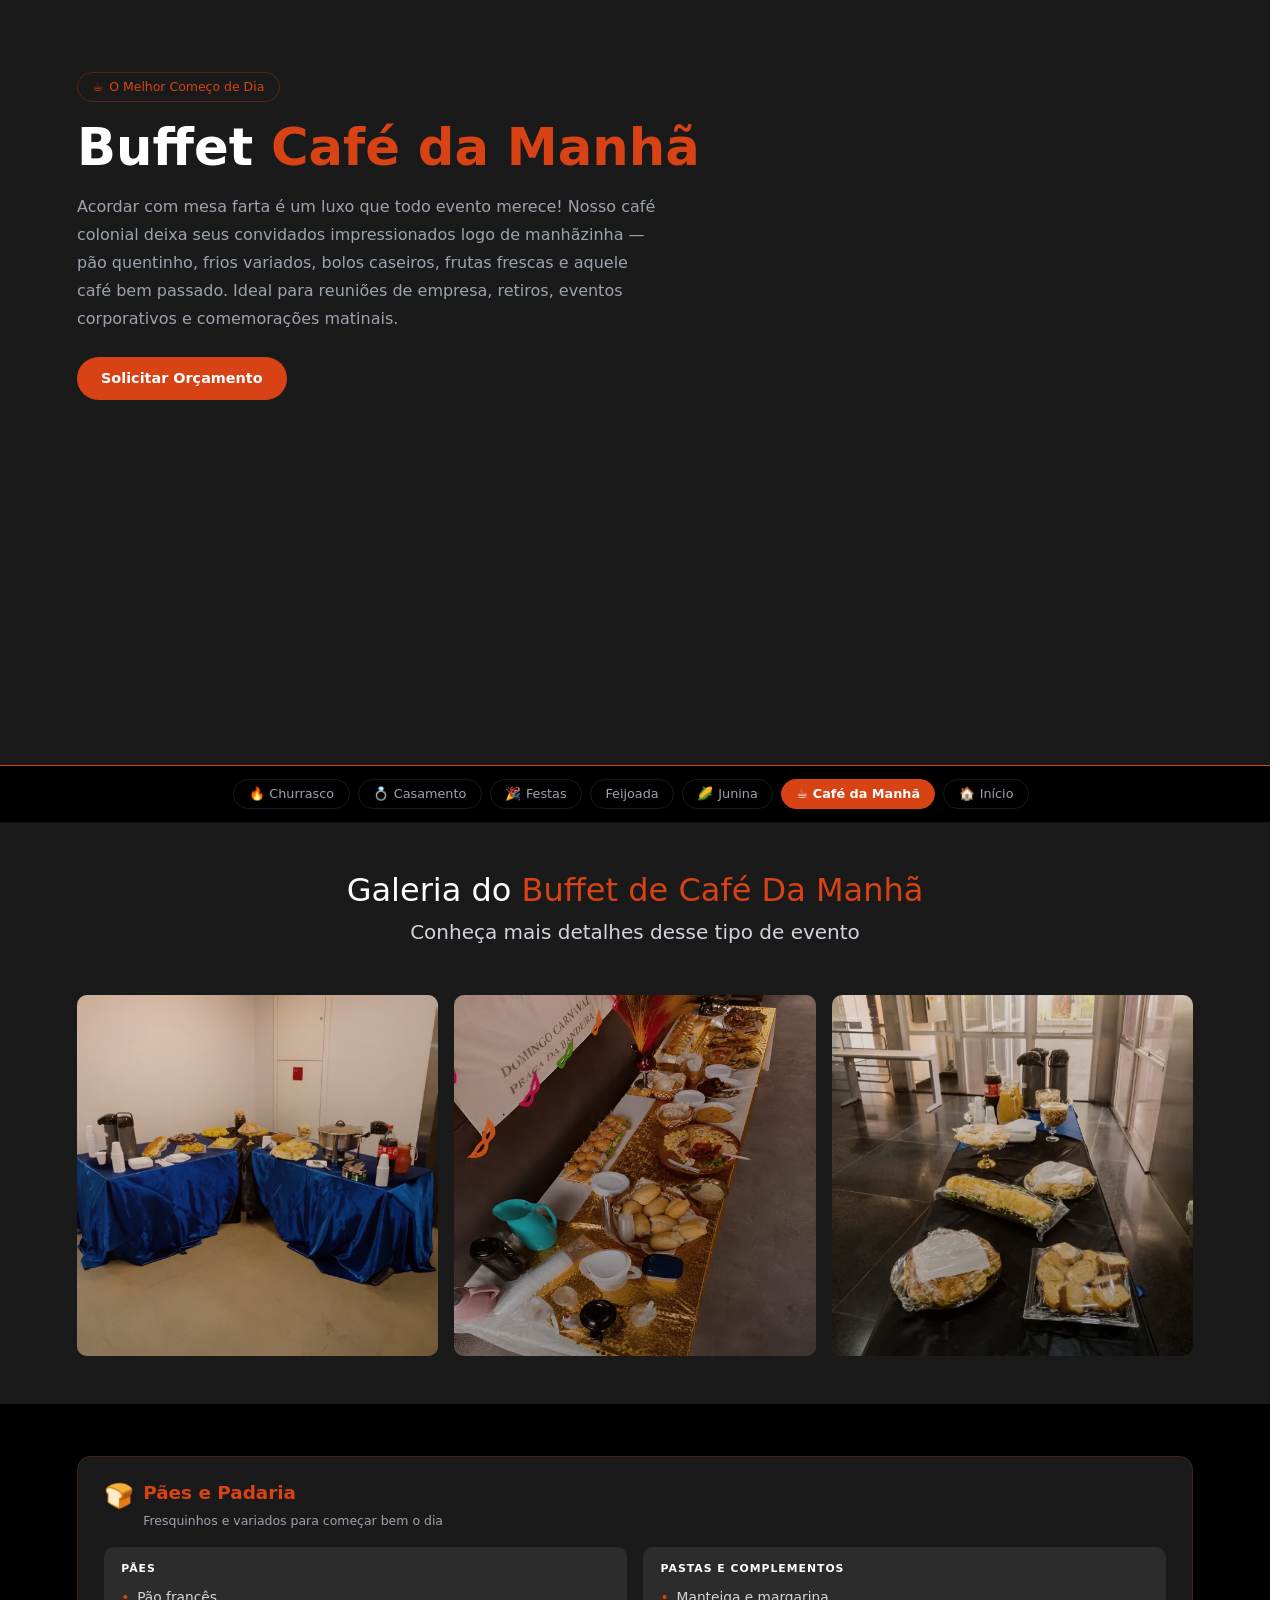
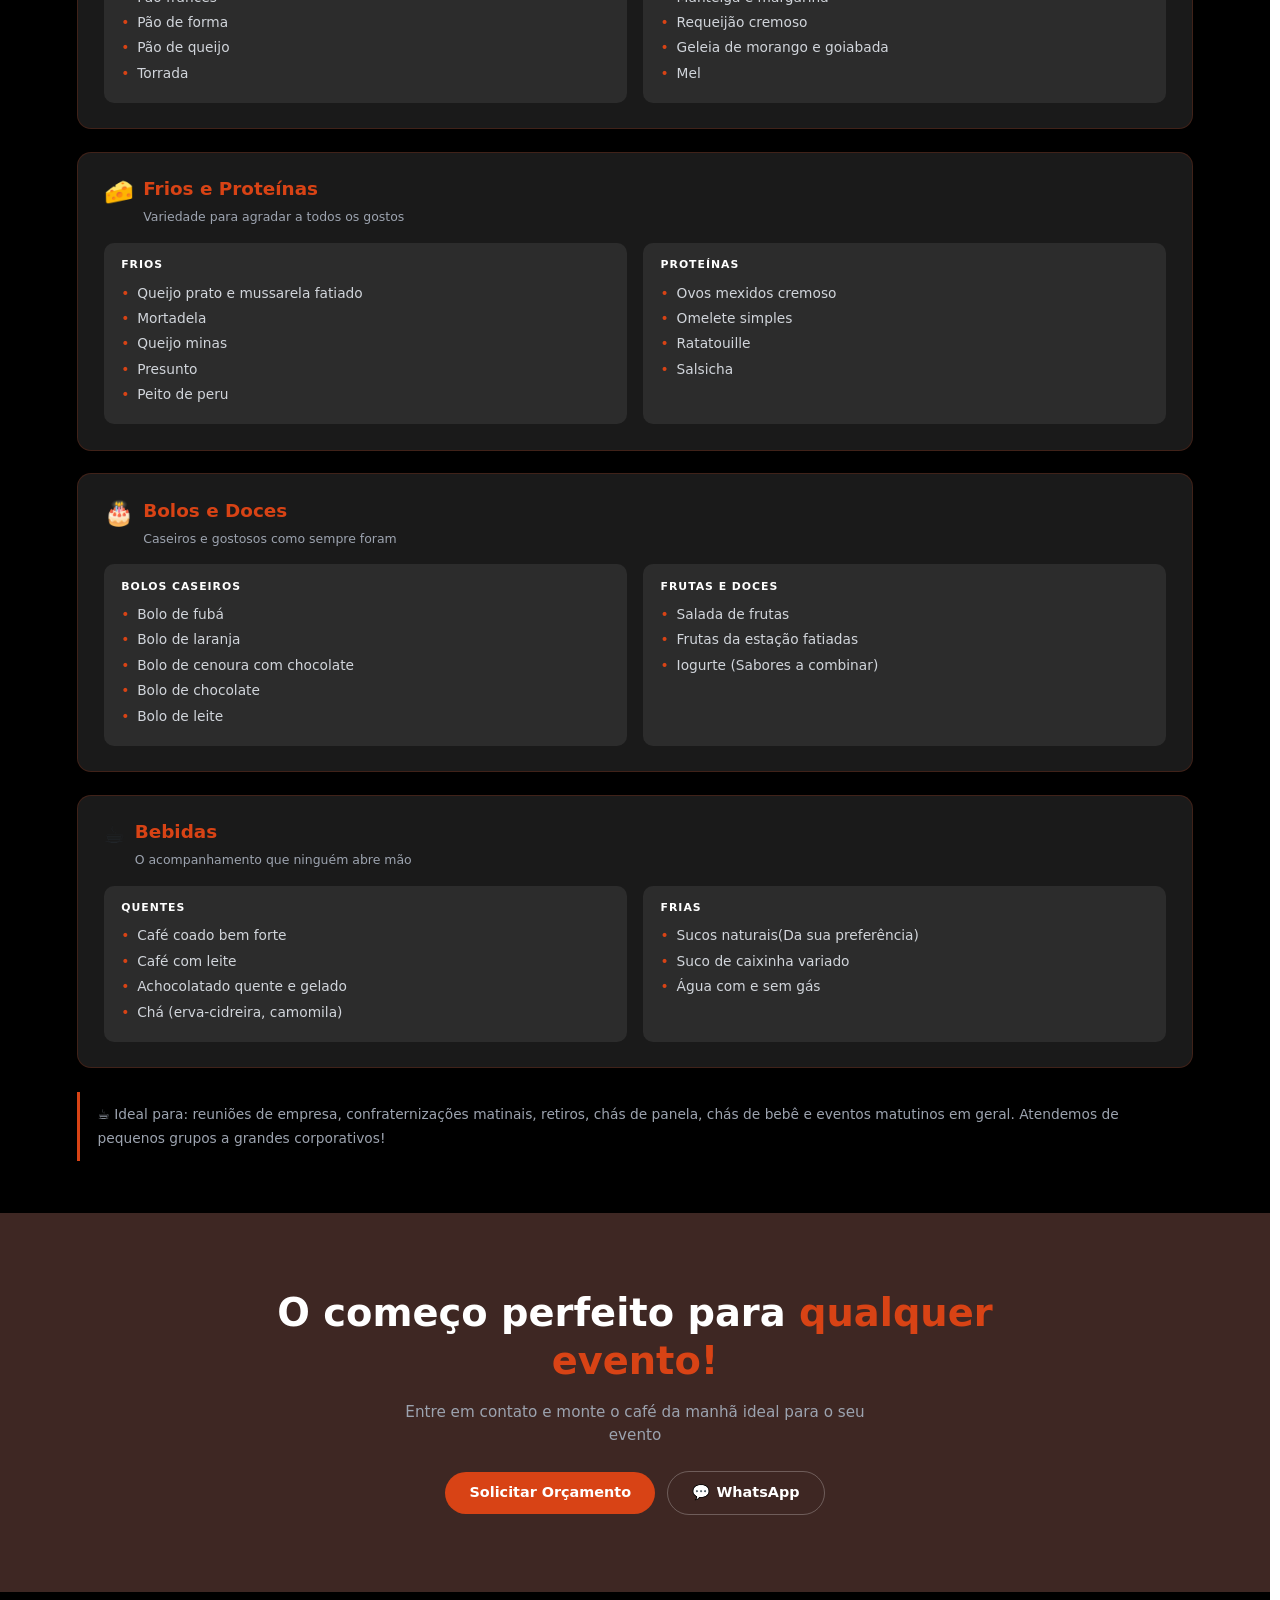
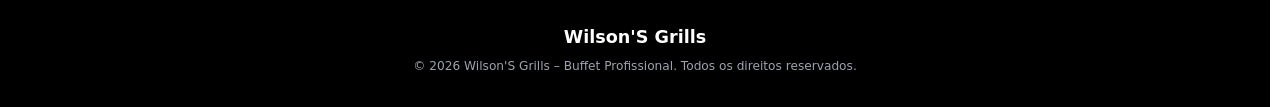
==== subpages/cafezin.html @ 072c70b7 "Título: Projeto Concluído: Refatoração de estrutura, otimização de performance e SEO Projeto finaliz" ====
<!DOCTYPE html>
<html lang="pt-BR">
<head>
   <meta charset="UTF-8">
    <meta name="viewport" content="width=device-width, initial-scale=1.0">
    <meta name="description" content="Wilson's Grills – Buffet Churrasco. Carnes nobres grelhadas na brasa para eventos inesquecíveis.">
    <link rel="stylesheet" href="../assets/css/global.css">
    <link rel="stylesheet" href="../assets/css/subpages.css">
    <link rel="stylesheet" href="../assets/css/responsivo.css">
    <title>Buffet Churrasco – Wilson's Grills</title>
    <link rel="stylesheet" href="https://cdn.jsdelivr.net/npm/bootstrap@5.3.3/dist/css/bootstrap.min.css">
</head>
<body>
     <!-- ============================================================
       SKIP LINK — acessibilidade teclado/leitor de tela
  ============================================================ -->
  <a
    href="#conteudo-principal"
    class="visually-hidden-focusable acessible-style sr-only"
  >
    Ir para o conteúdo principal
  </a>
 
  <!-- ============================================================
       HERO
  ============================================================ -->
  <section class="hero" aria-labelledby="hero-titulo">
    <div class="container">
      <div class="row">
        <div class="col-12 col-lg-8">
 
          <p class="badge-pill mb-3" aria-label="Categoria:  O Melhor Começo de Dia">
            <span aria-hidden="true">☕</span>
             O Melhor Começo de Dia
          </p>
 
          <h1 id="hero-titulo" class="hero__title mb-3">
            Buffet <span class="text-accent">Café da Manhã</span>
          </h1>
 
          <p class="hero__description mb-4">
           Acordar com mesa farta é um luxo que todo evento merece! Nosso café colonial deixa seus convidados impressionados logo de manhãzinha — pão quentinho, frios variados, bolos caseiros, frutas frescas e aquele café bem passado. Ideal para reuniões de empresa, retiros, eventos corporativos e comemorações matinais.
          </p>
 
          <a href="#cta" class="btn-accent">Solicitar Orçamento</a>
 
        </div>
      </div>
    </div>
  </section>
 
   <!-- ============================================================
       BARRA DE FILTROS / CATEGORIAS
  ============================================================ -->
   <nav class="filter-bar" aria-label="Categorias de buffet">
    <div class="container-fluid px-3 px-md-4">
      <ul class="filter-bar__track list-unstyled mb-0 d-flex justify-content-center" role="list">
        <li><a href="churrasco.html" class="filter-bar__item"><span aria-hidden="true">🔥</span> Churrasco</a></li>
        <li><a href="casamentos.html" class="filter-bar__item" aria-current="page"><span aria-hidden="true">💍</span> Casamento</a></li>
        <li><a href="festas.html" class="filter-bar__item"><span aria-hidden="true">🎉</span> Festas</a></li>
        <li><a href="feijoada.html" class="filter-bar__item">Feijoada</a></li>
        <li><a href="festajunina.html" class="filter-bar__item"><span aria-hidden="true">🌽</span> Junina</a></li>
        <li><a href="cafezin.html" class="filter-bar__item"><span aria-hidden="true">☕</span> Café da Manhã</a></li>
        <li><a href="../index.html" class="filter-bar__item filter-bar__item--home"><span aria-hidden="true">🏠</span> Início</a></li>
      </ul>
    </div>
  </nav>

  <!-- ============================================================
     SCROLL DE CATEGORIAS (somente mobile)
============================================================ -->
<nav class="filter-scroll" aria-label="Categorias de buffet (mobile)">
  <button class="filter-scroll__arrow filter-scroll__arrow--prev" type="button" aria-label="Ver anteriores">
    <span aria-hidden="true">‹</span>
  </button>

  <ul class="filter-scroll__track list-unstyled mb-0" role="list">
    <li><a href="churrasco.html" class="filter-scroll__item"><span aria-hidden="true">🔥</span> Churrasco</a></li>
    <li><a href="casamentos.html" class="filter-scroll__item" aria-current="page"><span aria-hidden="true">💍</span> Casamento</a></li>
    <li><a href="festas.html" class="filter-scroll__item"><span aria-hidden="true">🎉</span> Festas</a></li>
    <li><a href="feijoada.html" class="filter-scroll__item">Feijoada</a></li>
    <li><a href="festajunina.html" class="filter-scroll__item"><span aria-hidden="true">🌽</span> Junina</a></li>
    <li><a href="cafezin.html" class="filter-scroll__item"><span aria-hidden="true">☕</span> Café da Manhã</a></li>
    <li><a href="../index.html" class="filter-scroll__item filter-scroll__item--home"><span aria-hidden="true">🏠</span> Início</a></li>
  </ul>

  <button class="filter-scroll__arrow filter-scroll__arrow--next" type="button" aria-label="Ver próximos">
    <span aria-hidden="true">›</span>
  </button>
</nav>
 
 <!-- ============================================================
       GALERIA DE FOTOS
  ============================================================ -->
  <section id="galeria" aria-labelledby="titulo-galeria" class="py-5 bg-section-dark">
  <div class="container">

    <h2 class="section-title text-center mb-2 text-white">
      Galeria do <span class="text-accent">Buffet de Café Da Manhã</span>
    </h2>
    <p class="text-center mb-5 fs-5 text-muted-custom">
      Conheça mais detalhes desse tipo de evento
    </p>
      <ul class="photo-gallery__grid list-unstyled mb-0" role="list">
 
        <li class="photo-gallery__item">
          <figure class="photo-card">
            <img
              src="../assets\images\subpages-fotos\cafezin1.webp"
              alt="Mesa de buffet elegante decorada para casamento"
              class="photo-card__img"
              loading="lazy"
              decoding="async"
              width="600"
              height="600"
            />
            <div class="photo-card__overlay" aria-hidden="true"></div>
          </figure>
        </li>
 
        <li class="photo-gallery__item">
          <figure class="photo-card">
            <img
              src="../assets\images\subpages-fotos\cafezin2.webp"
              alt="Pratos sofisticados servidos em evento de casamento"
              class="photo-card__img"
              loading="lazy"
              decoding="async"
              width="600"
              height="600"
            />
            <div class="photo-card__overlay" aria-hidden="true"></div>
          </figure>
        </li>
 
        <li class="photo-gallery__item">
          <figure class="photo-card">
            <img
              src="../assets\images\subpages-fotos\cafezin3.webp"
              alt="Decoração e gastronomia em cerimônia de casamento"
              class="photo-card__img"
              loading="lazy"
              decoding="async"
              width="600"
              height="600"
            />
            <div class="photo-card__overlay" aria-hidden="true"></div>
          </figure>
        </li>
 
      </ul>
    </div>
  </section>

  <!-- ============================================================
       CONTEÚDO PRINCIPAL — CARDÁPIO
  ============================================================ -->
  <main id="conteudo-principal">
    <section class="menu-section" aria-labelledby="secao-cardapio">
      <div class="container">
 
        <h2 id="secao-cardapio" class="visually-hidden">Opções para Seu café da manha</h2>
 
        <!-- ── Pratos Principais ── -->
        <article class="menu-card" aria-labelledby="titulo-pães-e-padaria">
          <header class="menu-card__header">
            <span class="menu-card__icon" aria-hidden="true">🍞</span>
            <div>
              <h3 id="titulo-pratos-principais" class="menu-card__title">
                Pães e Padaria
              </h3>
              <p class="menu-card__subtitle mb-0">
                Fresquinhos e variados para começar bem o dia
              </p>
            </div>
          </header>
 
          <div class="row g-3">
            <div class="col-12 col-md-6">
              <div class="sub-card">
                <p class="sub-card__label" id="label-carnes">Pães</p>
                <ul class="sub-card__list" aria-labelledby="label-pães">
                  <li>Pão francês</li>
                  <li>Pão de forma</li>
                  <li>Pão de queijo</li>
                  <li>Torrada</li>
                </ul>
              </div>
            </div>
            <div class="col-12 col-md-6">
              <div class="sub-card">
                <p class="sub-card__label" id="label-especiais">Pastas e Complementos</p>
                <ul class="sub-card__list" aria-labelledby="label-Pastas-e-Complementos">
                  <li>Manteiga e margarina</li>
                  <li>Requeijão cremoso</li>
                  <li>Geleia de morango e goiabada</li>
                  <li>Mel</li>
                </ul>
              </div>
            </div>
          </div>
        </article>
 
        <!-- ── Acompanhamentos ── -->

        <article class="menu-card" aria-labelledby="titulo-Frios-e-Proteínass">
          <header class="menu-card__header">
            <span class="menu-card__icon" aria-hidden="true">🧀</span>
            <div>
              <h3 id="titulo-acompanhamentos" class="menu-card__title">
                Frios e Proteínas
              </h3>
              <p class="menu-card__subtitle mb-0">
                 Variedade para agradar a todos os gostos
              </p>
            </div>
          </header>
 
          <div class="row g-3">
            <div class="col-12 col-md-6">
              <div class="sub-card">
                <p class="sub-card__label" id="label-arroz">Frios</p>
                <ul class="sub-card__list" aria-labelledby="label-frios">
                 <li>Queijo prato e mussarela fatiado</li>
                  <li>Mortadela</li>
                  <li>Queijo minas</li>
                  <li>Presunto</li>
                  <li>Peito de peru</li>
                </ul>
              </div>
            </div>
            <div class="col-12 col-md-6">
              <div class="sub-card">
                <p class="sub-card__label" id="label-proteinas">Proteínas</p>
                <ul class="sub-card__list" aria-labelledby="label-Proteínas">
                   <li>Ovos mexidos cremoso</li>
                  <li>Omelete simples</li>
                  <li>Ratatouille</li>
                  <li>Salsicha</li>
                </ul>
              </div>
            </div>
          </div>
        </article>
 
        <!-- ── Entradas & Couvert ── -->
        <article class="menu-card" aria-labelledby="titulo-bolos-e-doces">
          <header class="menu-card__header">
            <span class="menu-card__icon" aria-hidden="true">🎂</span>
            <div>
              <h3 id="titulo-entradas" class="menu-card__title">
                Bolos e Doces
              </h3>
              <p class="menu-card__subtitle mb-0">
                Caseiros e gostosos como sempre foram
              </p>
            </div>
          </header>
 
          <div class="row g-3">
            <div class="col-12 col-md-6">
              <div class="sub-card">
                <p class="sub-card__label" id="label-frios">Bolos Caseiros</p>
                <ul class="sub-card__list" aria-labelledby="label-bolos-caseiros">
                  <li>Bolo de fubá</li>
                  <li>Bolo de laranja</li>
                  <li>Bolo de cenoura com chocolate</li>
                  <li>Bolo de chocolate</li>
                  <li>Bolo de leite</li>
                </ul>
              </div>
            </div>
            <div class="col-12 col-md-6">
              <div class="sub-card">
                <p class="sub-card__label" id="label-quentes">Frutas e Doces</p>
                <ul class="sub-card__list" aria-labelledby="label-frutas-e-doces">
                  <li>Salada de frutas</li>
                  <li>Frutas da estação fatiadas</li>
                  <li>Iogurte (Sabores a combinar)</li>
                </ul>
              </div>
            </div>
          </div>
        </article>
 
        <!-- ── Sobremesas ── -->
        <article class="menu-card" aria-labelledby="titulo-bebidas">
          <header class="menu-card__header">
            <span class="menu-card__icon" aria-hidden="true">☕</span>
            <div>
              <h3 id="titulo-sobremesas" class="menu-card__title">
                Bebidas
              </h3>
              <p class="menu-card__subtitle mb-0">
                O acompanhamento que ninguém abre mão
              </p>
            </div>
          </header>
 
          <div class="row g-3">
            <div class="col-12 col-md-6">
              <div class="sub-card">
                <p class="sub-card__label" id="label-doces">Quentes</p>
                <ul class="sub-card__list" aria-labelledby="label-quentes">
                  <li>Café coado bem forte</li>
                  <li>Café com leite</li>
                  <li>Achocolatado quente e gelado</li>
                  <li>Chá (erva-cidreira, camomila)</li>
                </ul>
              </div>
            </div>
            <div class="col-12 col-md-6">
              <div class="sub-card">
                <p class="sub-card__label" id="label-mesa-doces">Frias</p>
                <ul class="sub-card__list" aria-labelledby="label-frias">
                  <li>Sucos naturais(Da sua preferência)</li>
                  <li>Suco de caixinha variado</li>
                  <li>Água com e sem gás</li>
                </ul>
              </div>
            </div>
          </div>
        </article>
 
        <!-- ── Nota de planejamento ── -->
        <aside class="side-note" aria-label="Informação sobre personalização do cardápio">
          <span aria-hidden="true">☕</span>
           Ideal para: reuniões de empresa, confraternizações matinais, retiros, chás de panela, chás de bebê e eventos matutinos em geral. Atendemos de pequenos grupos a grandes corporativos!
        </aside>
 
      </div>
    </section>
  </main>
 
  <!-- ============================================================
       CTA FINAL
  ============================================================ -->
  <section id="cta" class="cta-section" aria-labelledby="cta-titulo">
    <div class="container">
 
      <h2 id="cta-titulo" class="cta-section__title mb-3">
        O começo perfeito para
        <span class="text-accent">qualquer<br aria-hidden="true" />evento!</span>
      </h2>
 
      <p class="cta-section__description">
        Entre em contato e monte o café da manhã ideal para o seu evento
      </p>
 
      <div class="cta-section__actions">
        <a href="#" class="btn-accent">Solicitar Orçamento</a>
        <a
          href="https://wa.me/5500000000000"
          class="btn-outline"
          target="_blank"
          rel="noopener noreferrer"
          aria-label="Falar pelo WhatsApp (abre em nova aba)"
        >
          <span aria-hidden="true">💬</span> WhatsApp
        </a>
      </div>
 
    </div>
  </section>
 
  <!-- ============================================================
       FOOTER
  ============================================================ -->
  <footer class="site-footer">
    <div class="container">
      <p class="site-footer__brand">
        Wilson'S Grills
      </p>
      <small class="site-footer__copy">
        © 2026 Wilson'S Grills – Buffet Profissional. Todos os direitos reservados.
      </small>
    </div>
  </footer>
  <script src="../assets/js/script.js"></script>
</body>
</html>
---- assets/css/global.css ----
/* ============================================================
   1. BASE — reset, variáveis, elementos globais
   ============================================================ */

*,
*::before,
*::after {
    margin: 0;
    padding: 0;
    box-sizing: border-box;
}

:root {
    --color-dark:         #1A1A1A;
    --color-darker:       hsl(0, 0%, 0%);
    --color-brown:        #3E2723;
    --color-card:         #2C2C2C;
    --color-accent:       #D84315;
    --color-accent-hover: #BF360C;
    --color-white:        #FFFFFF;
    --color-gray-300:     #D1D5DB;
    --color-gray-400:     #9CA3AF;

    /* Tokens de transição centralizados — mude aqui, aplica em tudo */
    --transition-fast:    all 0.2s ease;
    --transition-default: all 0.3s ease;

    /* Tokens de borda */
    --border-accent-20: rgba(216, 67, 21, 0.2);
    --border-accent-30: rgba(216, 67, 21, 0.3);

    /* Scrollbar */
      --scrollbar-width: 8px;
    
    --max-width: 1280px;
}

html {
    scroll-behavior: smooth;
    font-size: 16px;
    /* Evita salto de layout ao abrir/fechar menus que alteram overflow */
    scrollbar-gutter: stable;
}

body {
    font-family: 'Segoe UI', Oxygen, Ubuntu, Cantarell, sans-serif;
    background-color: var(--color-dark);
    color: var(--color-white);
    line-height: 1.6;
    overflow-x: hidden;
    -webkit-font-smoothing: antialiased;
    -moz-osx-font-smoothing: grayscale;
}

button {
    border: none;
    background: none;
    cursor: pointer;
    font-family: inherit;
    transition: var(--transition-default);
}

/*
    ADIÇÃO: foco visível global — obrigatório para acessibilidade (WCAG 2.4.7).
    Remove o outline padrão feio do browser mas garante um substituto claro.
    Sem isso, usuários de teclado ficam perdidos na página.
*/


/*HEADER */

.sr-only {
  position: absolute;
  width: 1px;
  height: 1px;
  padding: 0;
  margin: -1px;
  overflow: hidden;
  clip: rect(0, 0, 0, 0);
  white-space: nowrap;
  border-width: 0;
}

/* Faz o link aparecer no topo da tela quando o usuário aperta 'Tab' */
.sr-only:focus {
  position: static;
  width: auto;
  height: auto;
  padding: 10px;
  margin: 0;
  overflow: visible;
  clip: auto;
  white-space: normal;
  background-color: #1A1A1A; 
  color: #FFFFFF;      
}

.acessible-style {
  position:absolute;
      top:0; left:0;
      padding:.5rem 1rem;
      background:var(--color-accent);
      color:#fff;
      font-weight:600;
      z-index:9999;
      border-radius:0 0 6px 0;
}

:focus-visible {
    outline: 2px solid var(--color-accent);
    outline-offset: 3px;
    border-radius: 4px;
}


        .corlaranja {
    color: var(--color-accent);
}

.corgray400 {
  color: var(--color-gray-400);
}

/* ============================================================
       SCROLLBAR LARANJA — apenas desktop
    ============================================================ */
    @media (min-width: 992px) {
      html {
        scrollbar-color: var(--color-accent) var(--color-dark);
        scrollbar-width: thin;
      }
 
      ::-webkit-scrollbar {
        width: var(--scrollbar-width);
      }
 
      ::-webkit-scrollbar-track {
        background: var(--color-dark);
      }
 
      ::-webkit-scrollbar-thumb {
        background: var(--color-accent);
        border-radius: 4px;
      }
 
      ::-webkit-scrollbar-thumb:hover {
        background: var(--color-accent-hover);
      }
    }
---- assets/css/subpages.css ----
/* ============================================================
   DESIGN TOKENS
   Fonte única de verdade para cores, transições e bordas.
   Alterar aqui reflete em todo o arquivo.
============================================================ */

body {
  background-color: var(--color-dark);
  color: var(--color-gray-300);
  font-family: 'Segoe UI', system-ui, -apple-system, sans-serif;
  font-size: 0.95rem;
  line-height: 1.6;
}

/* Respeita preferência de movimento reduzido */
@media (prefers-reduced-motion: reduce) {
  *,
  *::before,
  *::after {
    animation-duration: 0.01ms !important;
    transition-duration: 0.01ms !important;
  }
}

/* ============================================================
   UTILITÁRIOS
============================================================ */
.text-accent {
  color: var(--color-accent) !important;
}
 .estilo  {
        background: linear-gradient(to right, var(--border-accent-20) , var(--color-dark) 70%);
        }

  #conteudo-principal {
  background-color: var(--color-darker);
}

.text-muted-custom {
  color: var(--color-gray-300);
}
/* ============================================================
   COMPONENTE: BADGE PILL
============================================================ */
.badge-pill {
  display: inline-flex;
  align-items: center;
  gap: 0.35rem;
  padding: 0.3rem 0.9rem;
  border: 1.5px solid var(--border-accent-30);
  border-radius: 999px;
  background: transparent;
  color: var(--color-accent);
  font-size: 0.78rem;
  user-select: none;
}
/* ============================================================
   COMPONENTE: FILTER BAR (navegação entre subpages de buffet)
============================================================ */
.filter-bar {
  background-color: var(--color-darker);
  border-top: 1.5px solid var(--color-accent);
  border-bottom: 1px solid rgba(255, 255, 255, 0.08);
  padding: 0.75rem 0;
}

.filter-bar__track {
  gap: 0.5rem 1rem;
  flex-wrap: wrap;
  list-style: none;
}

.filter-bar__item {
  display: inline-flex;
  align-items: center;
  gap: 0.35rem;
  color: var(--color-gray-400);
  text-decoration: none;
  font-weight: 500;
  font-size: 0.9rem;
  padding: 0.4rem 0.75rem;
  border-radius: 999px;
  border: 1px solid transparent;
  white-space: nowrap;
  transition: var(--transition-fast);
}

.filter-bar__item:hover,
.filter-bar__item:focus-visible {
  color: var(--color-white);
  background-color: var(--border-accent-20);
  outline: none;
}

.filter-bar__item[aria-current="page"] {
  color: var(--color-accent);
  font-weight: 700;
  border-color: var(--border-accent-30);
  background-color: var(--border-accent-20);
}

/* Item "Início" — separado visualmente do restante */
.filter-bar__item--home {
  border-right: 1px solid rgba(255, 255, 255, 0.12);
  padding-right: 1rem;
  margin-right: 0.25rem;
  color: var(--color-gray-300);
}

.filter-scroll {
  display: none; 
}

/* ============================================================
   SEÇÃO: HERO
============================================================ */
.hero {
  padding: clamp(2.5rem, 6vw, 4.5rem) 0 clamp(2rem, 4vw, 3rem);
  height: 85vh;
  background-color: var(--color-dark);
}

.hero__title {
  font-size: clamp(2rem, 5.5vw, 3.2rem);
  font-weight: 800;
  color: var(--color-white);
  line-height: 1.15;
}

.hero__description {
  max-width: 580px;
  color: var(--color-gray-400);
  line-height: 1.75;
}

/* ============================================================
   COMPONENTE: BARRA DE FILTROS (STICKY)
============================================================ */
.filter-bar {
  position: sticky;
  top: 0;
  z-index: 200;
  background-color: var(--color-darker);
  border-top: 1.5px solid var(--color-accent);
  padding: 0.6rem 0;
}

.filter-bar__track {
  display: flex;
  gap: 0.5rem;
  overflow-x: auto;
  scrollbar-width: none;
  padding: 0.2rem 0.25rem;
  justify-content: flex-start;
}

.filter-bar__track::-webkit-scrollbar {
  display: none;
}

.filter-bar__item {
  display: inline-flex;
  align-items: center;
  gap: 0.3rem;
  padding: 0.28rem 0.9rem;
  white-space: nowrap;
  border: 1.5px solid rgba(255, 255, 255, 0.1);
  border-radius: 999px;
  background: transparent;
  color: var(--color-gray-400);
  font-size: 0.8rem;
  text-decoration: none;
  transition: var(--transition-fast);
  cursor: pointer;
}

.filter-bar__item:hover,
.filter-bar__item:focus-visible {
  border-color: var(--border-accent-30);
  color: var(--color-gray-300);
}

.filter-bar__item[aria-current="page"] {
  background-color: var(--color-accent);
  border-color: var(--color-accent);
  color: var(--color-white);
  font-weight: 600;
}

/* ============================================================
   SEÇÃO: GALERIA DE FOTOS (sistema único — substitui o duplicado)
============================================================ */

.photo-gallery {
  padding: clamp(2rem, 4vw, 3rem) 0;
  background-color: var(--color-dark);
}

.photo-gallery__grid {
  display: grid;
  grid-template-columns: repeat(3, 1fr);
  gap: clamp(0.6rem, 1.5vw, 1rem);
}

/* ── Card de foto ── */
.photo-card {
  position: relative;
  margin: 0;
  overflow: hidden;
  border-radius: 10px;
  aspect-ratio: 1 / 1;
  background-color: var(--color-card);
}

.photo-card__img {
  width: 100%;
  height: 100%;
  object-fit: cover;
  display: block;
  filter: saturate(0.85) brightness(0.92);
  transition: filter 0.4s ease, transform 0.4s ease;
}

.photo-card__overlay {
  position: absolute;
  inset: 0;
  background: linear-gradient(
    160deg,
    rgba(216, 67, 21, 0.06) 0%,
    rgba(0, 0, 0, 0.30) 100%
  );
  border-radius: inherit;
  pointer-events: none;
  transition: opacity 0.4s ease;
}

.photo-card:hover .photo-card__img,
.photo-card:focus-within .photo-card__img {
  filter: saturate(1) brightness(1);
  transform: scale(1.04);
}

.photo-card:hover .photo-card__overlay,
.photo-card:focus-within .photo-card__overlay {
  opacity: 0.4;
}

@media (prefers-reduced-motion: reduce) {
  .photo-card__img {
    transition: filter 0.2s ease;
  }

  .photo-card:hover .photo-card__img {
    transform: none;
  }
}

.bg-section-dark {
  background-color: var(--color-dark);
}

/* ============================================================
   COMPONENTE: CARD DE VÍDEO DA GALERIA
============================================================ */
.video-gallery-card {
  border-radius: 16px;
  overflow: hidden;
  box-shadow: 0 8px 20px rgba(0, 0, 0, 0.25);
  background-color: var(--color-card);
  width: 100%;
  max-width: 360px;
  margin-inline: auto;
}

.video-gallery-card__media {
  width: 100%;
  height: auto;
  display: block;
  aspect-ratio: 9 / 16;
  object-fit: contain;
  background-color: var(--color-darker);
}

.video-gallery-card__media:focus-visible {
  outline: 2px solid var(--color-accent);
  outline-offset: 3px;
}


/* ============================================================
   SEÇÃO: CARDÁPIO
============================================================ */
.menu-section {
  padding: clamp(2rem, 4vw, 3.5rem) 0;
}

/* ============================================================
   COMPONENTE: CARD DE CARDÁPIO
============================================================ */
.menu-card {
  background-color: var(--color-dark);
  border: 1px solid var(--border-accent-20);
  border-radius: 14px;
  padding: clamp(1.1rem, 3vw, 1.6rem);
  margin-bottom: 1.4rem;
  transition: var(--transition-default);
}

.menu-card:hover {
  border-color: var(--border-accent-30);
}

.menu-card__header {
  display: flex;
  align-items: flex-start;
  gap: 0.6rem;
  margin-bottom: 1rem;
}

.menu-card__icon {
  font-size: 1.5rem;
  line-height: 1;
  flex-shrink: 0;
  margin-top: 0.1rem;
}

.menu-card__title {
  font-size: 1.15rem;
  font-weight: 700;
  color: var(--color-accent);
  line-height: 1.2;
}

.menu-card__subtitle {
  font-size: 0.78rem;
  color: var(--color-gray-400);
  margin-top: 0.15rem;
}

/* ============================================================
   COMPONENTE: SUB-CARD (listas internas)
============================================================ */
.sub-card {
  background-color: var(--color-card);
  border-radius: 10px;
  padding: 0.9rem 1.1rem;
  height: 100%;
}

.sub-card__label {
  font-size: 0.68rem;
  font-weight: 700;
  letter-spacing: 0.09em;
  text-transform: uppercase;
  color: var(--color-white);
  margin-bottom: 0.55rem;
}

.sub-card__list {
  list-style: none;
  padding: 0;
  margin: 0;
}

.sub-card__list li {
  position: relative;
  padding-left: 1rem;
  margin-bottom: 0.3rem;
  font-size: 0.86rem;
  color: var(--color-gray-300);
}

.sub-card__list li::before {
  content: '•';
  position: absolute;
  left: 0;
  color: var(--color-accent);
}

/* ============================================================
   COMPONENTE: NOTA LATERAL
============================================================ */
.side-note {
  border-left: 3px solid var(--color-accent);
  padding: 0.7rem 1.1rem;
  margin-top: 1.5rem;
  font-size: 0.86rem;
  color: var(--color-gray-400);
  line-height: 1.7;
}

.side-note-middle {
  border-left: 3px solid var(--color-accent-hover);
  padding: 0.7rem 1.1rem;
  margin-bottom: 1.5rem;
  font-size: 0.86rem;
  color: var(--color-gray-400);
  line-height: 1.7;
}

/* ============================================================
   COMPONENTE: CARDS ADICIONAIS
============================================================ */
.estilo-adicionais {
  height: 100%;
  border-radius: 10px;
  border: 1px solid var(--border-accent-20);
}

.mini-cards {
  border: 1px solid var(--color-accent-hover);
  background-color: var(--color-brown);
  border-radius: 10px;
  width: 100%;
  max-width: 15vw;
  text-align: center;
  white-space: nowrap;
  list-style: none;

}

/* ============================================================
   SEÇÃO: CTA FINAL
============================================================ */
.cta-section {
  background-color: var(--color-brown);
  padding: clamp(3rem, 6vw, 5rem) 0;
  text-align: center;
}

.cta-section__title {
  font-size: clamp(1.5rem, 4.5vw, 2.4rem);
  font-weight: 800;
  color: var(--color-white);
  line-height: 1.25;
}

.cta-section__description {
  max-width: 480px;
  margin-inline: auto;
  color: var(--color-gray-400);
  font-size: 0.95rem;
}

.cta-section__actions {
  display: flex;
  justify-content: center;
  align-items: center;
  gap: 0.75rem;
  flex-wrap: wrap;
  margin-top: 1.5rem;
}

/* ============================================================
   COMPONENTE: BOTÕES (estavam faltando no arquivo)
============================================================ */
.btn-accent {
  display: inline-flex;
  align-items: center;
  gap: 0.4rem;
  padding: 0.65rem 1.5rem;
  background-color: var(--color-accent);
  color: var(--color-white);
  font-weight: 700;
  font-size: 0.9rem;
  text-decoration: none;
  border: none;
  border-radius: 999px;
  cursor: pointer;
  transition: var(--transition-default);
}

.btn-accent:hover,
.btn-accent:focus-visible {
  background-color: var(--color-accent-hover);
}

.btn-outline {
  display: inline-flex;
  align-items: center;
  gap: 0.4rem;
  padding: 0.65rem 1.5rem;
  background-color: transparent;
  color: var(--color-white);
  font-weight: 700;
  font-size: 0.9rem;
  text-decoration: none;
  border: 1.5px solid rgba(255, 255, 255, 0.25);
  border-radius: 999px;
  cursor: pointer;
  transition: var(--transition-default);
}

.btn-outline:hover,
.btn-outline:focus-visible {
  border-color: var(--color-accent);
  color: var(--color-accent);
}

/* ============================================================
   SEÇÃO: FOOTER
============================================================ */
.site-footer {
  background-color: var(--color-darker);
  padding: 2rem 1rem;
  text-align: center;
}

.site-footer__brand {
  display: inline-flex;
  align-items: center;
  gap: 0.4rem;
  font-size: 1.1rem;
  font-weight: 700;
  color: var(--color-white);
  margin-bottom: 0.4rem;
}

.site-footer__copy {
  display: block;
  font-size: 0.76rem;
  color: var(--color-gray-400);
}

/* ============================================================
   ACESSIBILIDADE: SKIP LINK
============================================================ */
.acessible-style {
  position: absolute;
  top: -3rem;
  left: 1rem;
  background-color: var(--color-accent);
  color: var(--color-white);
  padding: 0.5rem 1rem;
  border-radius: 6px;
  z-index: 999;
  transition: top 0.3s ease;
}

.acessible-style:focus {
  top: 1rem;
}
---- assets/css/responsivo.css ----
/* ============================================================
   RESPONSIVIDADE — TABLET (≤991.98px) E MOBILE (≤767.98px / ≤575.98px)
   Aplica-se ao index.html e subpages (cafezin, casamentos, churrasco,
   feijoada, festajunina, festas).
   Footer e Equipe mantidos visualmente como no desktop — apenas
   escala reduzida para caber.
   ============================================================
   ORGANIZAÇÃO: regras agrupadas por breakpoint, do maior ao menor.
   ============================================================ */


/* ============================================================
   ≤ 991.98px  —  TABLET
============================================================ */
@media (max-width: 991.98px) {

  /* --- Portfólio / Buffets: setas do carrossel --- */
  .carousel-control-prev { left: 0.5rem; }
  .carousel-control-next { right: 0.5rem; }

  .carousel-control-prev-icon,
  .carousel-control-next-icon { padding: 1rem; }

  /* --- Subpages: hero e galeria --- */
  .hero {
    height: auto;
    padding: 2.5rem 0;
  }

  .photo-gallery__grid {
    grid-template-columns: repeat(2, 1fr);
  }

  .mini-cards {
    max-width: 220px;
    flex: 1 1 160px;
  }

  .filter-bar__item {
    font-size: 0.5rem;
    gap: 0.1rem !important;
  }
}


/* ============================================================
   ≤ 767.98px  —  MOBILE GERAL
============================================================ */
@media (max-width: 767.98px) {

  /* --- Equipe: layout lado a lado --- */
  .team-card-full .row.g-0 { flex-wrap: nowrap; }

  .team-member-item {
    flex: 0 0 25% !important;
    width: 25% !important;
    max-width: 25% !important;
  }

  .team-member-item .p-4 { padding: 0.5rem 0.35rem !important; }

  /* Tipografia da equipe — mobile geral */
  .informacoes-equipe p:first-child {
    font-size: 0.58rem !important;
    letter-spacing: 0 !important;
    margin-bottom: 0.25rem !important;
  }

  .informacoes-equipe h3 {
    font-size: 0.7rem !important;
    margin-bottom: 0.15rem !important;
  }

  .informacoes-equipe p:last-child {
    font-size: 0.56rem !important;
    line-height: 1.15;
  }

  /* --- Equipe: badge mobile --- */

.team-full-badge {
    top: 6px;
    left: 6px;
    font-size: 0.5rem;
    padding: 3px 6px;
    height: auto;
    width: auto;
}

  /* --- Como Funciona: 3 cards lado a lado --- */
  #servico {
    padding-top: 1rem !important;
    padding-bottom: 2rem;
    margin-top: 0;
  }

  #servico .row.g-4.justify-content-center > .col-4 .custom-card {
    padding: 0.75rem !important;
  }

  #servico .row.g-4.justify-content-center > .col-4 .step-icon-wrap {
    width: 40px;
    height: 40px;
    margin-bottom: 0.6rem !important;
  }

  #servico .row.g-4.justify-content-center > .col-4 .step-icon-wrap svg {
    width: 18px;
    height: 18px;
  }

  #servico .row.g-4.justify-content-center > .col-4 h3.fs-5 { font-size: 0.78rem; }

  #servico .row.g-4.justify-content-center > .col-4 p {
    font-size: 0.68rem;
    line-height: 1.3;
  }

  /* --- Depoimentos --- */
  .feedback-card { flex-direction: column; }

  .feedback-card__meta {
    flex: none;
    width: 100%;
    border-right: none;
    border-bottom: 1px solid var(--border-accent-20);
  }

  /* --- Photo card: remove efeitos no mobile --- */
  .photo-card__img {
    filter: none;
    transition: none;
  }

  .photo-card__overlay { transition: none; }

  .photo-card:hover .photo-card__img,
  .photo-card:focus-within .photo-card__img {
    filter: none;
    transform: none;
  }

  .photo-card:hover .photo-card__overlay,
  .photo-card:focus-within .photo-card__overlay { opacity: 1; }

  .team-card-full:hover .team-full-img {
    filter: none;
    transform: none;
  }

  .team-full-img {
    height: auto;
    object-fit: contain;
    background-color: var(--color-darker);
  }

  .buffet-card img {
    width: 100%;
    height: 220px;
    object-fit: cover;
    display: block;
    filter: none;
    transition: none;
  }

  /* --- Filter bar: esconde desktop, exibe scroll mobile --- */
  .filter-bar { display: none; }

  .filter-scroll {
    display: flex;
    position: relative;
    align-items: center;
    background-color: var(--color-darker);
    border-top: 1.5px solid var(--color-accent);
    border-bottom: 1px solid rgba(255, 255, 255, 0.08);
    padding: 0.6rem 2.2rem;
  }

  .filter-scroll__track {
    display: flex;
    gap: 0.5rem;
    overflow-x: auto;
    scroll-snap-type: x mandatory;
    scroll-behavior: smooth;
    -webkit-overflow-scrolling: touch;
    list-style: none;
    scrollbar-width: none;
  }

  .filter-scroll__track::-webkit-scrollbar { display: none; }

  .filter-scroll__track li {
    flex: 0 0 auto;
    scroll-snap-align: start;
  }

  .filter-scroll__item {
    display: inline-flex;
    align-items: center;
    gap: 0.35rem;
    color: var(--color-gray-400);
    text-decoration: none;
    font-weight: 500;
    font-size: 0.85rem;
    padding: 0.4rem 0.7rem;
    border-radius: 999px;
    border: 1px solid transparent;
    white-space: nowrap;
    transition: var(--transition-fast);
  }

  .filter-scroll__item:hover,
  .filter-scroll__item:focus-visible {
    color: var(--color-white);
    background-color: var(--border-accent-20);
    outline: none;
  }

  .filter-scroll__item[aria-current="page"] {
    color: var(--color-accent);
    font-weight: 700;
    border-color: var(--border-accent-30);
    background-color: var(--border-accent-20);
  }

  .filter-scroll__item--home { color: var(--color-gray-300); }

  .filter-scroll__arrow {
    position: absolute;
    top: 0;
    bottom: 0;
    width: 2rem;
    display: flex;
    align-items: center;
    justify-content: center;
    background: linear-gradient(to var(--fade-dir, right), var(--color-darker) 40%, transparent);
    border: none;
    color: var(--color-accent);
    font-size: 1.4rem;
    line-height: 1;
    z-index: 2;
  }

  .filter-scroll__arrow--prev { left: 0; --fade-dir: right; }
  .filter-scroll__arrow--next { right: 0; --fade-dir: left; }

  /* --- Galeria subpages --- */
  section#galeria p { font-size: 1rem !important; }
}

/* ============================================================
   ≤ 720.98px  —  TABLET PEQUENO / MOBILE GRANDE
============================================================ */
@media (max-width: 720.98px) {

  /* --- Equipe: foto sem corte --- */
 .team-full-img {
    height: auto;
    object-fit: contain;
    background-color: var(--color-darker);
}

  /* badge: só reduz fonte/padding, sem height/width fixos */
 .team-full-badge {
    top: 6px;
    left: 6px;
    font-size: 0.55rem;
    padding: 3px 7px;
    height: auto;
    width: auto;
}

  #equipe {
    position: relative;
    left: 3%;
    width: 95%;
    height: 100%;
  }

  /* --- Filter bar: scroll horizontal --- */
  .filter-bar__track {
    flex-wrap: nowrap;
    overflow-x: auto;
    justify-content: flex-start !important;
    scroll-snap-type: x proximity;
    -webkit-overflow-scrolling: touch;
    scrollbar-width: none;
  }

  .filter-bar__track::-webkit-scrollbar { display: none; }

  .filter-bar__item { scroll-snap-align: start; }

  .filter-bar__item--home {
    border-right: none;
    padding-right: 0.75rem;
    margin-right: 0;
  }
}


/* ============================================================
   ≤ 680px  —  HEADER + HOME/HERO + FAB MÉDIO
============================================================ */
@media (max-width: 680px) {

  /* --- Header --- */
  #header {
    height: 10vh;
    padding: 0;
  }

  #header::after { display: none; }

  #header img {
    height: 14vh;
    width: auto;
    transform: translate(-10vw, -3.5vh);
  }

  #header div a:first-child,
  header div nav,
  header div a:last-child { transform: none; }

  #header .btn-orange { height: auto; }

  .navbar-toggler {
    border-color: rgba(255, 255, 255, 0.4);
    transform: translateY(-3.5vh);
  }

  .navbar-toggler-icon {
    background-image: url("data:image/svg+xml,%3csvg xmlns='http://www.w3.org/2000/svg' viewBox='0 0 30 30'%3e%3cpath stroke='rgba(255, 255, 255, 0.85)' stroke-linecap='round' stroke-miterlimit='10' stroke-width='2' d='M4 7h22M4 15h22M4 23h22'/%3e%3c/svg%3e");
  }

  .navbar-toggler:focus { box-shadow: 0 0 0 2px var(--border-accent-30); }

  .nav-mobile {
    position: absolute;
    top: 100%;
    left: 0;
    width: 100%;
    background-color: var(--color-darker);
    border-top: 1px solid var(--border-accent-20);
    box-shadow: 0 12px 24px rgba(0, 0, 0, 0.35);
    z-index: 999;
  }

  .nav-mobile .nav {
    flex-direction: column;
    padding: 0.5rem 1.5rem 1rem;
  }

  .nav-mobile .nav-item {
    padding: 0.6rem 0;
    border-bottom: 1px solid var(--border-accent-20);
  }

  .nav-mobile .nav-item:last-child { border-bottom: none; }

  /* --- Home / Hero --- */
  section#home {
    position: relative;
    height: 68vh;
    overflow: hidden;
  }

  #home .carousel-item img {
    height: 60vh !important;
    width: 100vw;
    object-fit: inherit;
    filter: brightness(45%);
  }

  #home .hero-content {
    position: relative !important;
    z-index: 10;
    width: 100%;
    padding: 3rem 1.25rem 3.5rem;
    text-align: center;
  }

  #home h1 { font-size: clamp(1.8rem, 7vw, 3rem); }

  #home .hero-p {
    font-size: 1rem;
    max-width: 100%;
    margin-inline: auto;
  }

  .aumenta {
    width: 100%;
    max-width: 320px;
    height: auto;
    line-height: 1.4;
    padding: 0.9rem 1.5rem;
    font-size: 1rem;
    white-space: normal;
  }

  section#home > div:nth-child(3) { padding-top: 0; }

  /* --- Home: indicadores visíveis no mobile --- */
#carrosselHero .hero-indicators {
    bottom: 16px;
    z-index: 200;
}

  .hero-badge { display: none; }

  .junta {
    position: relative;
    bottom: 1vh;
  }

  .junta3 { transform: translateY(-0.8vh); }

  .hero-content h1 { padding-top: 0.5rem; }

  .btn-orange-oco {
    border: 2px solid #df552b;
    background-color: #e95325;
    color: white;
    margin-left: 0;
  }

  .btn-orange-oco:hover {
    border: none;
    background-color: #e95325;
    color: white;
  }

  /* --- FAB tamanho médio --- */
  .fab-whatsapp,
  .fab-instagram {
    width: 46px;
    height: 46px;
    bottom: 16px;
  }

  .fab-whatsapp svg,
  .fab-instagram svg {
    width: 22px;
    height: 22px;
  }

  .fab-whatsapp { right: 16px; }
  .fab-instagram { right: 72px; }
}


/* ============================================================
   ≤ 575.98px  —  MOBILE PEQUENO
============================================================ */
@media (max-width: 575.98px) {

  /* --- Home --- */
  #home { min-height: 55vh; }
  section#home > div:nth-child(3) { padding-top: 0; }

  /* --- Como Funciona --- */
  #servico .row.g-4.justify-content-center > .col-4 .custom-card {
    padding: 0.5rem !important;
  }

  #servico .row.g-4.justify-content-center > .col-4 .step-icon-wrap {
    width: 32px;
    height: 32px;
  }

  #servico .row.g-4.justify-content-center > .col-4 p { font-size: 0.68rem; }

  #servico h3 { font-size: 0.8rem !important; }

  .diminui { font-size: 1rem !important; }

  /* --- Serviço Totalmente Flexível --- */
  #container-flexivel .row.g-4 > div {
    flex: 0 0 100%;
    max-width: 90%;
  }

  /* --- Estatísticas --- */
  .stat-card strong { font-size: 1.6rem; }
  .stat-card p { font-size: 0.78rem; }

  /* --- FAB WhatsApp / Instagram --- */
  .fab-whatsapp,
  .fab-instagram {
    width: 50px;
    height: 50px;
    bottom: 12px;
  }

  .fab-whatsapp { right: 10px; }
  .fab-instagram { right: 67px; }

  /* --- Subpages: galeria e CTA --- */
  .photo-gallery__grid {
    grid-template-columns: repeat(2, 1fr);
    gap: 0.5rem;
  }

  .cta-section__actions {
    flex-direction: column;
    width: 100%;
  }

  .cta-section__actions .btn-accent,
  .cta-section__actions .btn-outline {
    width: 100%;
    justify-content: center;
  }

  .mini-cards {
    flex: 1 1 100%;
    max-width: 100%;
  }

  /* --- Home: indicadores mobile pequeno --- */
#carrosselHero .hero-indicators {
    bottom: 12px;
}
}


/* ============================================================
   ≤ 370px  —  TELAS MUITO PEQUENAS
============================================================ */
@media (max-width: 370px) {

  footer .container {
    padding-right: 2rem;
    padding-left: 1rem;
  }

  section#galeria p { font-size: 1rem !important; }

  /* Equipe: comprime ainda mais em telas muito pequenas */
  .informacoes-equipe p:first-child { font-size: 0.5rem !important; }
}


/* ============================================================
   UTILITÁRIO GLOBAL (sem media query)
============================================================ */
.bg-section-dark { background-color: var(--color-dark); }
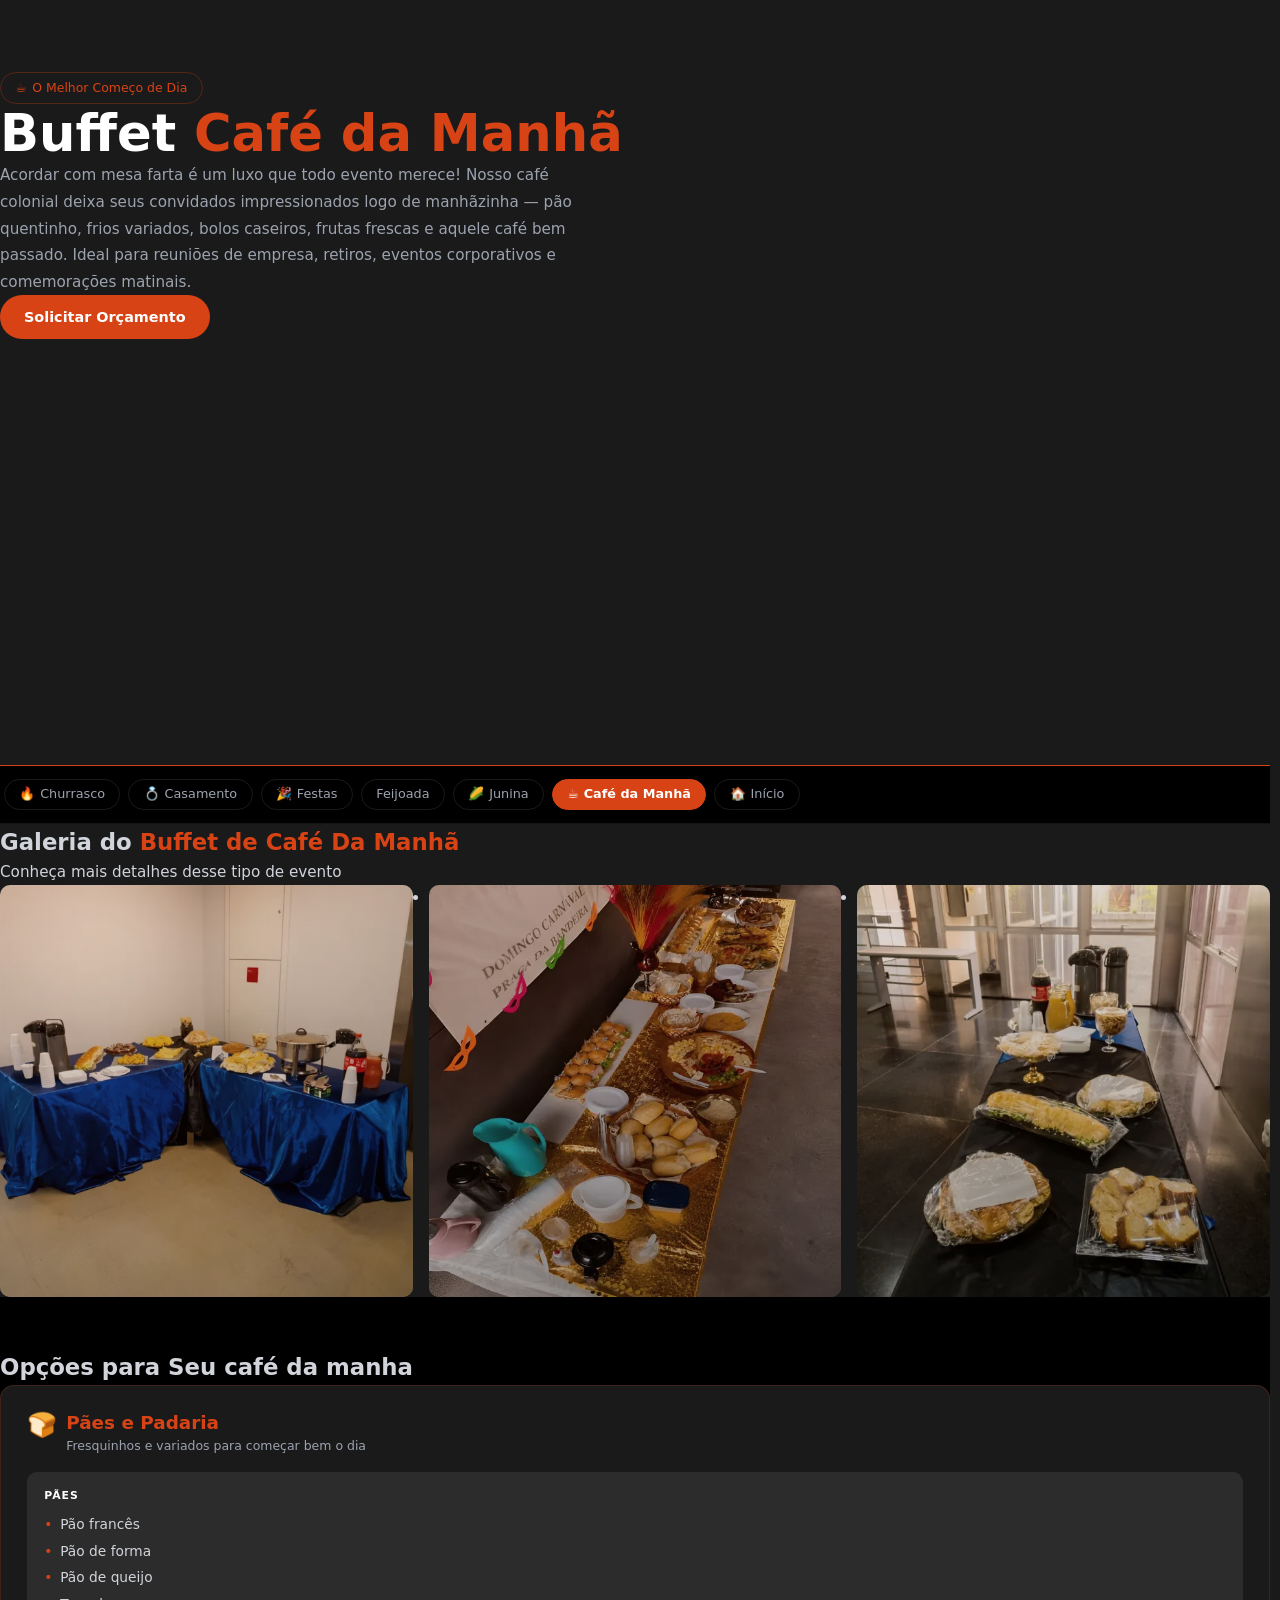
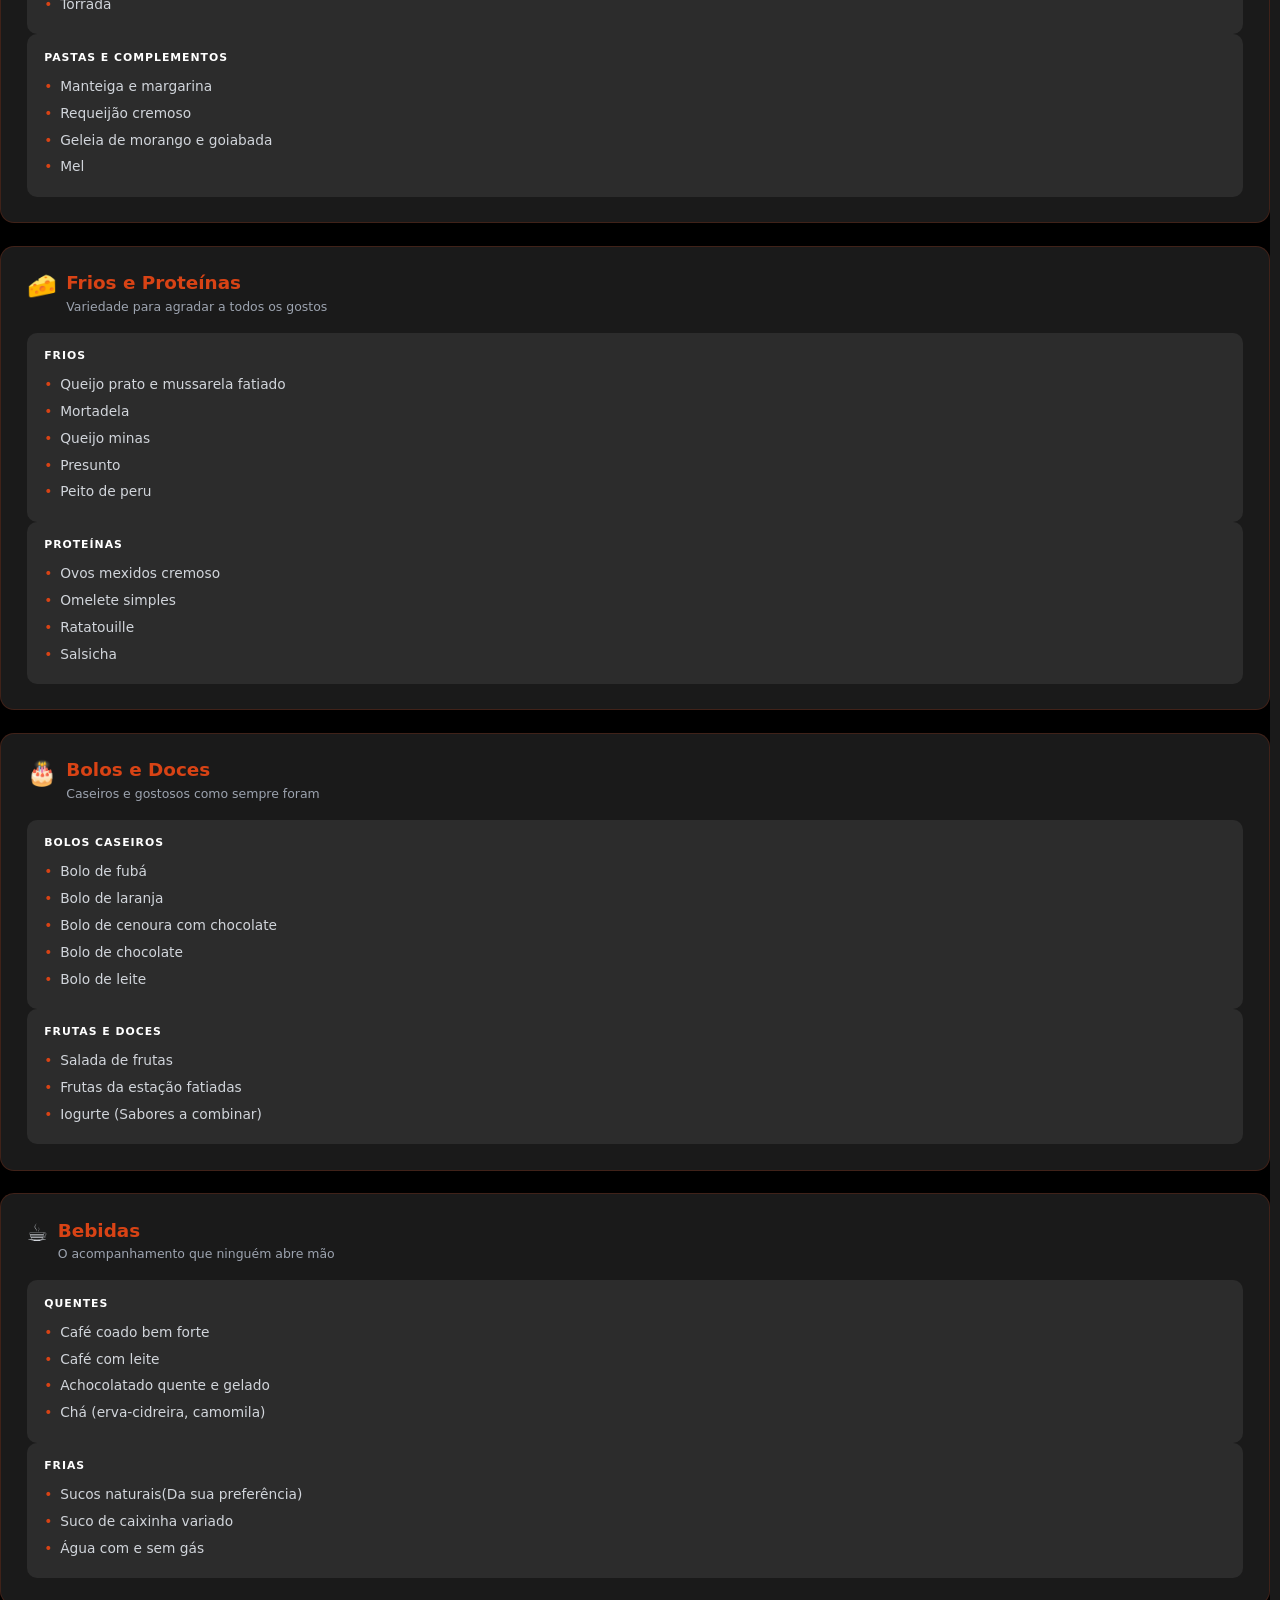
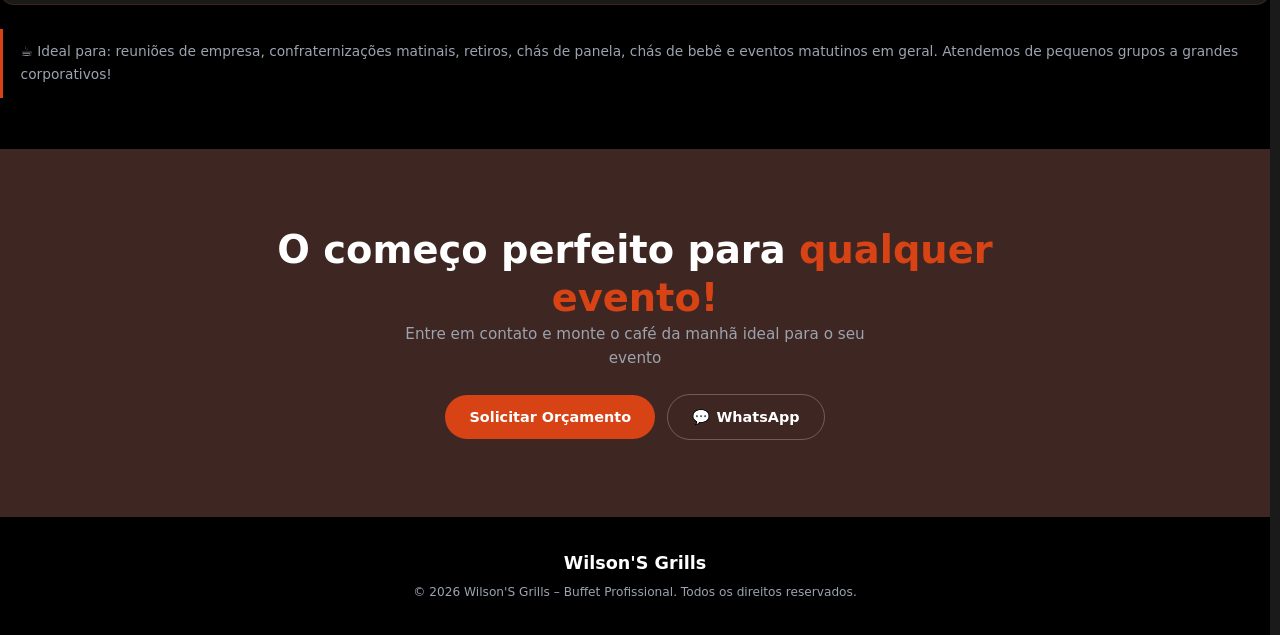
==== commit 7e112b58: "ajustes na acessibilidade e CEO" ====
--- a/subpages/cafezin.html
+++ b/subpages/cafezin.html
@@ -3,12 +3,11 @@
 <head>
    <meta charset="UTF-8">
     <meta name="viewport" content="width=device-width, initial-scale=1.0">
-    <meta name="description" content="Wilson's Grills – Buffet Churrasco. Carnes nobres grelhadas na brasa para eventos inesquecíveis.">
+    <meta name="description" content="Wilson's Grills – Buffet Café da manhã.">
     <link rel="stylesheet" href="../assets/css/global.css">
     <link rel="stylesheet" href="../assets/css/subpages.css">
     <link rel="stylesheet" href="../assets/css/responsivo.css">
-    <title>Buffet Churrasco – Wilson's Grills</title>
-    <link rel="stylesheet" href="https://cdn.jsdelivr.net/npm/bootstrap@5.3.3/dist/css/bootstrap.min.css">
+    <title>Buffet Café da manhã – Wilson's Grills</title>
 </head>
 <body>
      <!-- ============================================================
@@ -107,7 +106,7 @@
           <figure class="photo-card">
             <img
               src="../assets\images\subpages-fotos\cafezin1.webp"
-              alt="Mesa de buffet elegante decorada para casamento"
+              alt="Duas mesas dispostas em formato de L, cobertas por toalhas azuis, servindo um buffet com garrafas térmicas, diversos pratos com salgados, sanduíches, um réchaud e bebidas, como refrigerante e suco"
               class="photo-card__img"
               loading="lazy"
               decoding="async"
@@ -122,7 +121,7 @@
           <figure class="photo-card">
             <img
               src="../assets\images\subpages-fotos\cafezin2.webp"
-              alt="Pratos sofisticados servidos em evento de casamento"
+              alt="Mesa de buffet decorada com toalha dourada brilhante, servindo uma variedade de alimentos, incluindo sanduíches, pães, salgados e pratos prontos"
               class="photo-card__img"
               loading="lazy"
               decoding="async"
@@ -137,7 +136,7 @@
           <figure class="photo-card">
             <img
               src="../assets\images\subpages-fotos\cafezin3.webp"
-              alt="Decoração e gastronomia em cerimônia de casamento"
+              alt="Mesa longa coberta com toalha preta, organizada como buffet com diversos tipos de pães, bolos e salgados cobertos por filme plástico, além de garrafas térmicas, suco e refrigerante ao fundo."
               class="photo-card__img"
               loading="lazy"
               decoding="async"
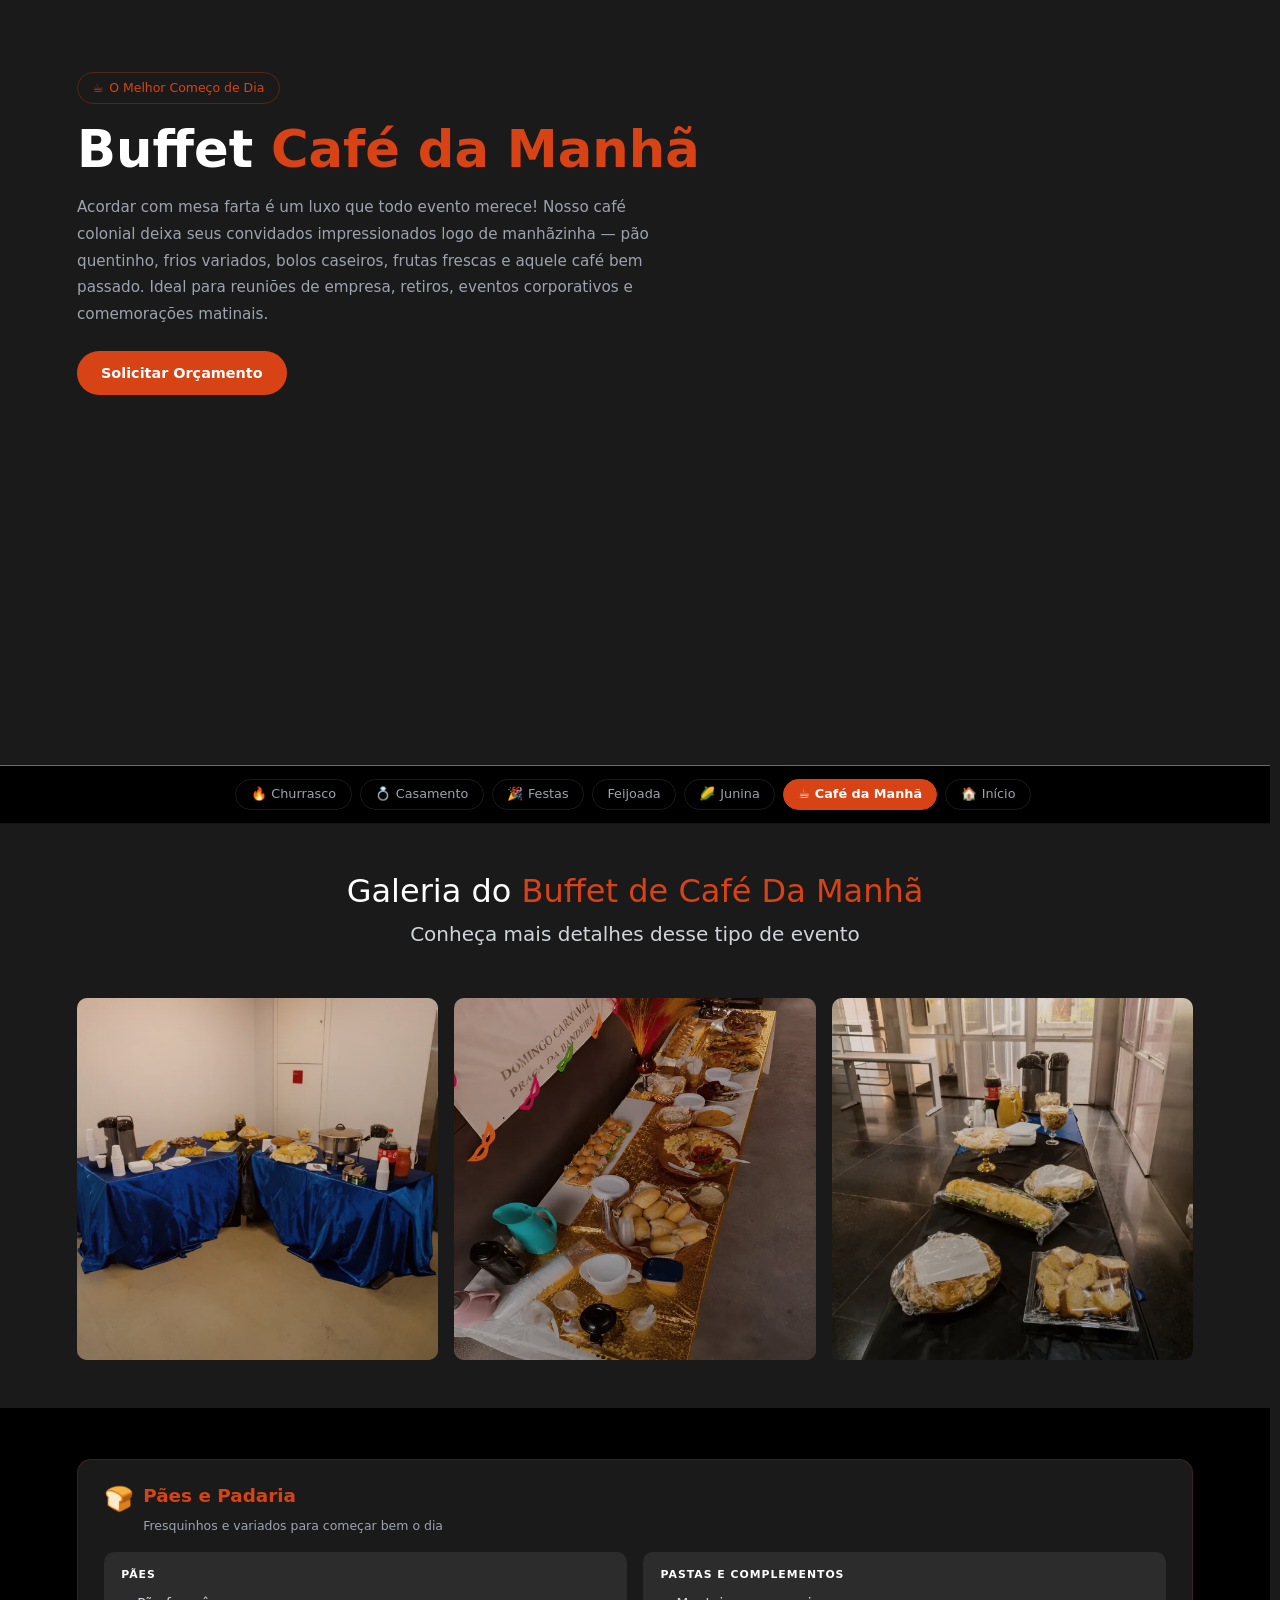
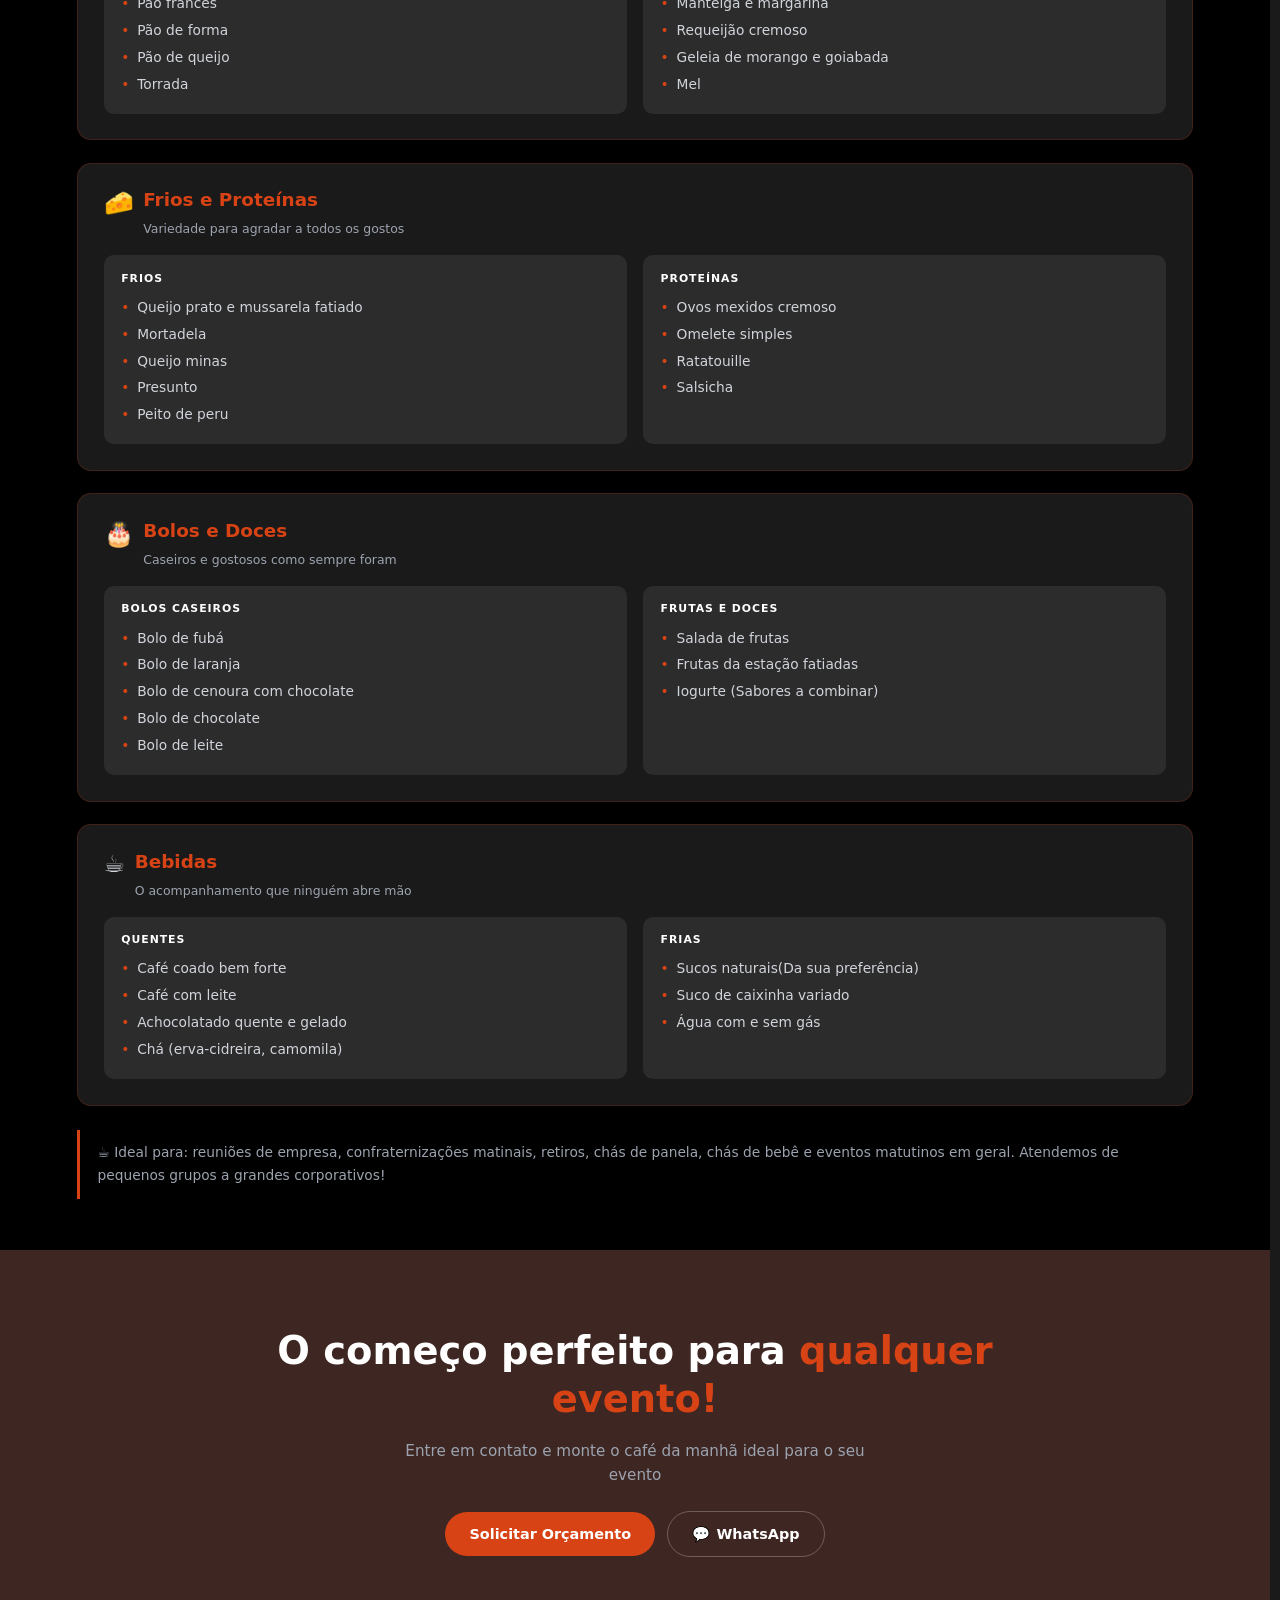
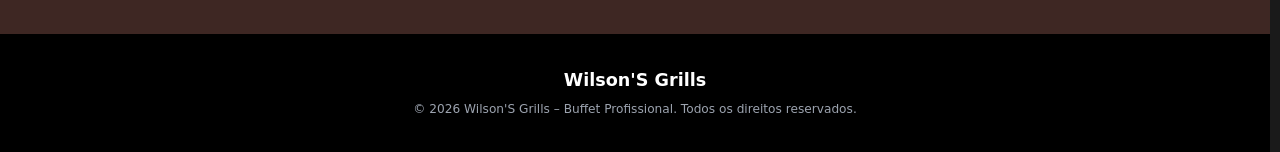
==== commit d3778be6: "fix(filter-scroll): scroll item a item com ciclo infinito e aria-current dinâmico - Substituído step" ====
--- a/subpages/cafezin.html
+++ b/subpages/cafezin.html
@@ -4,6 +4,7 @@
    <meta charset="UTF-8">
     <meta name="viewport" content="width=device-width, initial-scale=1.0">
     <meta name="description" content="Wilson's Grills – Buffet Café da manhã.">
+    <link rel="stylesheet" href="../assets/css/bootstrap.min.css">
     <link rel="stylesheet" href="../assets/css/global.css">
     <link rel="stylesheet" href="../assets/css/subpages.css">
     <link rel="stylesheet" href="../assets/css/responsivo.css">
--- a/assets/css/responsivo.css
+++ b/assets/css/responsivo.css
@@ -246,6 +246,9 @@
 
   /* --- Galeria subpages --- */
   section#galeria p { font-size: 1rem !important; }
+
+
+ 
 }
 
 /* ============================================================
@@ -470,8 +473,15 @@
 
   #servico .row.g-4.justify-content-center > .col-4 p { font-size: 0.68rem; }
 
-  #servico h3 { font-size: 0.8rem !important; }
-
+  #servico .tres-cards h3 {
+     font-size: 0.8rem !important; 
+  }
+
+  #container-flexivel h3 {
+    font-size: 1.5rem !important; 
+    transform: translateY(2vh);
+  }
+ 
   .diminui { font-size: 1rem !important; }
 
   /* --- Serviço Totalmente Flexível --- */
